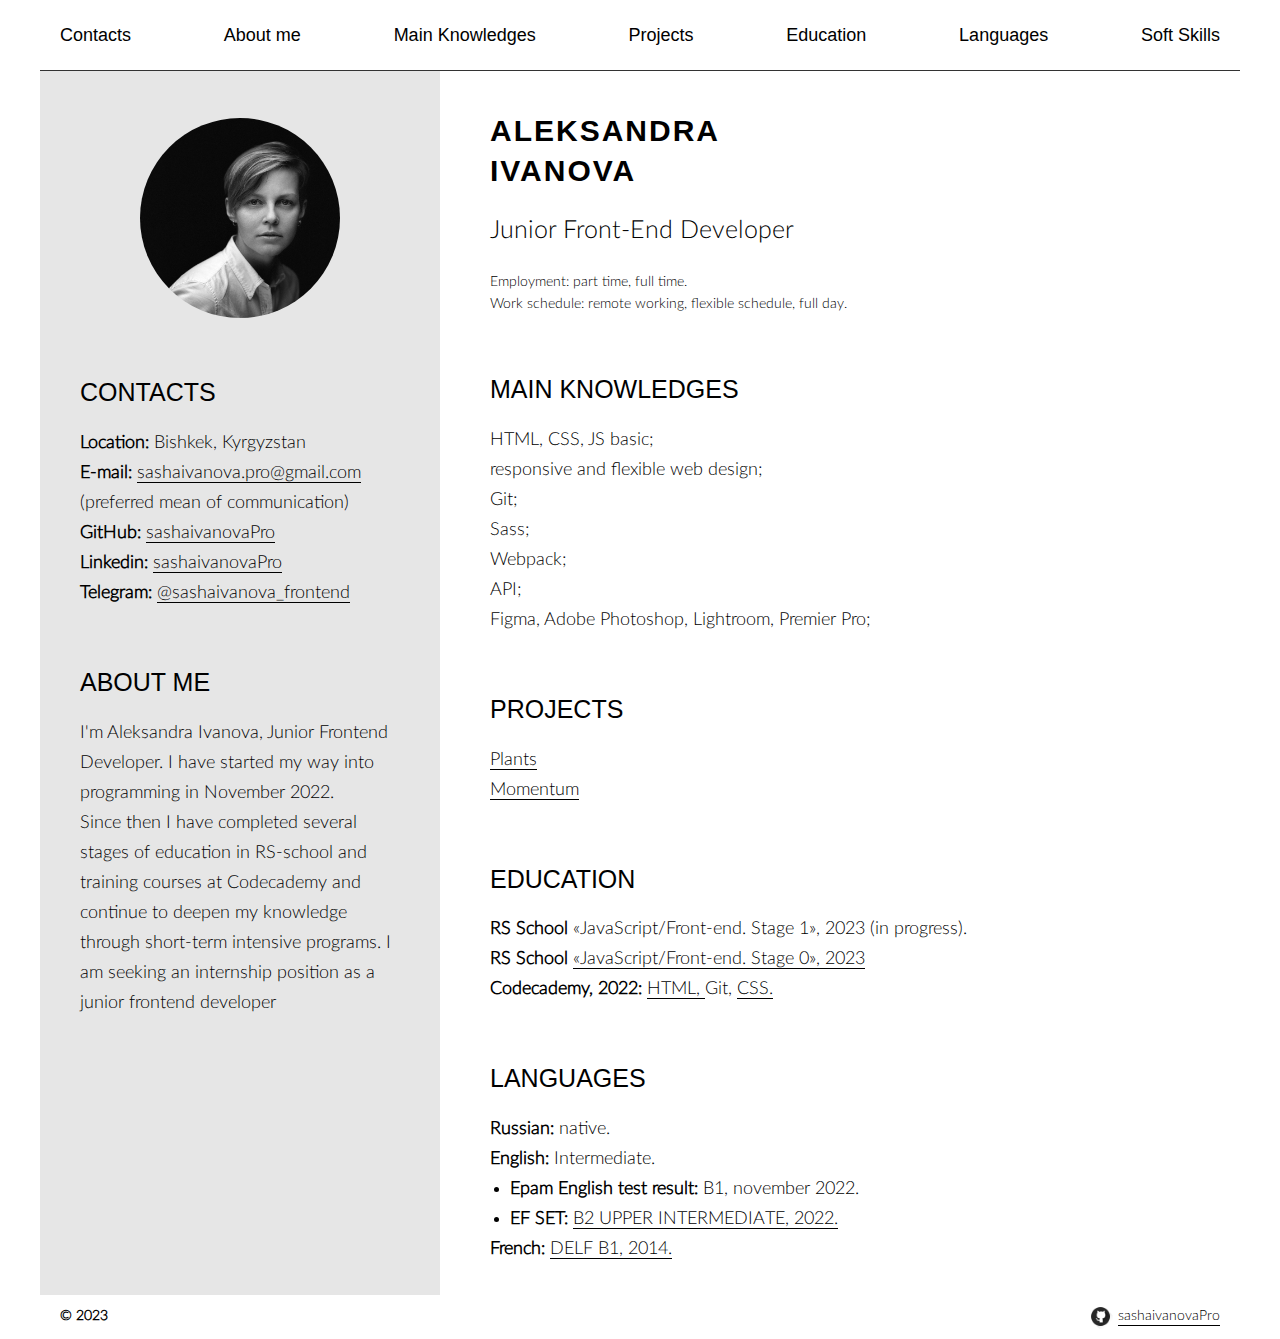
==== index.html @ 6669e869 "feat: remastering HTML, add styles" ====
<!DOCTYPE html>
<html lang="en">
  <head>
    <meta charset="UTF-8" />
    <meta http-equiv="X-UA-Compatible" content="IE=edge" />
    <meta name="viewport" content="width=device-width, initial-scale=1.0" />
    <meta name="description" content="CV" />
    <meta name="keywords" content="junior, front-end, developer" />
    <meta name="author" content="Aleksandra Ivanova" />
    <link href="style.css" rel="stylesheet" />
    <link
      rel="icon"
      class="favicon"
      href="assets/image/icons8-земной-шар-80.ico"
    />
    <title>My RS school CV</title>
  </head>
  <body class="body">
    <header class="header">
      <div class="wrapper">
        <nav class="menu">
          <ul class="menu__list">
            <li><a class="menu__list--item" href="#contacts">Contacts</a></li>
            <li><a class="menu__list--item" href="#about">About me</a></li>
            <li><a class="menu__list--item" href="#skills">Main Knowledges</a></li>
            <li><a class="menu__list--item" href="#projects">Projects</a></li>
            <li><a class="menu__list--item" href="#edu">Education</a></li>         
            <li><a class="menu__list--item" href="#lang">Languages</a></li>
            <li><a class="menu__list--item" href="#soft">Soft Skills</a></li>
          </ul>
        </nav>
      </div>      
    </header>
    <main class="main">
      <div class="wrapper">
        <div class="flexbox">
          <section class="left-side">
            <div class="avatar">
              <img
            src="./img/Aleksandra Ivanova.jpg"
            alt="Sasha Ivanova"
            class="avatar__image"
            />
            </div>
            <div class="contacts section" id="contacts">
              <h2 class="contacts__title additional__title">Contacts</h2>
              <ul class="contacts_list">
                <li class="contacts__list--item"><span class="bold">Location:</span> Bishkek, Kyrgyzstan</li>
                <!-- <li>Phone: +998 996 78 58 68</li> -->
                <li class="contacts__list--item"><span class="bold">E-mail: </span><a href="mailto:sashaivanova.pro@gmail.com"> sashaivanova.pro@gmail.com </a>                  
                  (preferred mean of
                  communication)</li>
                <li class="contacts__list--item"><span class="bold">GitHub: </span><a href="https://github.com/sashaivanovaPro" target="_blank">sashaivanovaPro</a></li>
                <li class="contacts__list--item"><span class="bold">Linkedin: </span><a href="https://www.linkedin.com/in/sashaivanovapro/" target="_blank">sashaivanovaPro </a>                  
                </li>
                <li class="contacts__list--item"><span class="bold">Telegram: </span><a href="https://t.me/sashaivanova_frontend" target="_blank">@sashaivanova_frontend</a>                  
                </li>
              </ul>
            </div>
            <div class="motivation section" id="about">
              <h2 class="motivation__title additional__title">About me</h2>
              <p class="motivation__text">
                I'm Aleksandra Ivanova, Junior Frontend Developer.
                I have started my way into programming in November 2022.<br> Since then I have completed several stages of education in RS-school and training courses at Codecademy and continue to deepen my knowledge through short-term intensive programs. I am seeking an internship position as a junior frontend developer 
              </p>
            </div> 
          </section>
          <section class="right-side">
            <div class="maininfo">
              <h1 class="maininfo__name">Aleksandra Ivanova</h1>
              <p class="vacancy">Junior Front-End Developer</p>
              <ul class="work">
                <li class="work__conditions">Employment: part time, full time.</li>
                <li class="work__conditions">Work schedule: remote working, flexible schedule, full day.</li>
              </ul>          
            </div>
            <div class="skills section"id="skills">
              <h2 class="skills__title additional__title">Main Knowledges</h2>
              <ul class="skills__list">
                <li class="skills__list--item">HTML, CSS, JS basic;</li>
                <li class="skills__list--item">responsive and flexible web design;</li>
                <li class="skills__list--item">Git;</li>
                <li class="skills__list--item">Sass;</li>
                <li class="skills__list--item">Webpack;</li>
                <li class="skills__list--item">API;</li>
                <li class="skills__list--item">Figma, Adobe Photoshop, Lightroom, Premier Pro;</li>
              </ul>
            </div>
            <div class="projects section" id="projects">
              <h2 class="projects__title additional__title">Projects</h2>
              <ul class="projects__list">
                <li>
                  <a
                    class="projects__list--item"
                    href="https://rolling-scopes-school.github.io/sashaivanovapro-JSFEPRESCHOOL2022Q4/plants/"
                    target="_blank"
                  >
                    Plants
                  </a>
                </li>
                <li>
                  <a
                    class="projects__list--item"
                    href="https://rolling-scopes-school.github.io/sashaivanovapro-JSFEPRESCHOOL2022Q4/momentum/"
                    target="_blank"
                  >
                    Momentum
                  </a>
                </li>
              </ul>
            </div>
            <div class="education section" id="edu">
              <h2 class="education__title additional__title">Education</h2>
              <ul class="education__list">
                <li>
                  <span class="bold">RS School </span> «JavaScript/Front-end. Stage 1», 2023 (in progress). 
                </li>
                <li>
                  <span class="bold">RS School </span> <a href="https://drive.google.com/file/d/1ZRelM6z8ZRbNunmKGkNIQZ4tFI-uW52y/view?usp=sharing" target="_blank">«JavaScript/Front-end. Stage 0», 2023</a> 
                </li>
                <li>
                  <span class="bold">Codecademy, 2022: </span> <a href="https://drive.google.com/file/d/1JQ2rEgCqlXh5LRqVzK-IcQmG8BTsvACr/view?usp=sharing" target="_blank"> HTML, </a>Git, <a href="https://drive.google.com/file/d/1NYlLOTP0p37p8NtyrIapCNVBU2-5tvei/view?usp=sharing" target="_blank"> CSS.</a> </li>
              </ul>
            </div>
            <div class="language section" id="lang">
              <h2 class="language__title additional__title">Languages</h2>
                <ul class="language__list">
                  <li><span class="bold">Russian: </span>native.</li>
                  <li><span class="bold">English: </span>Intermediate.<ul class="language__list--sub">
                    <li><span class="bold">Epam English test result: </span> B1, november 2022.</li>
                    <li><span class="bold">EF SET: </span><a href="https://efset.org/cert/wavEMQ" target="_blank">B2 UPPER INTERMEDIATE, 2022.</a></li>
                  </ul> 
                </li>
                  
                  <li><span class="bold">French: </span><a href="https://drive.google.com/file/d/11N8Qice0LC99ANr0JYDoOEGJtbnDtZFy/view?usp=sharing" target="_blank">DELF B1, 2014.</a></li>
                </ul>
            </div>   
          </section>

          
        </div>        
      </div>     
    </main>
    <footer class="footer">
      <div class="wrapper">        
          <div class="footer__links">
            <h3 class="footer__links--copyright">&#169; 2023</h3>
            <div class="footer__links--wrapper">
              <img class="git" src="./img/GitHub.png" alt="GitHub" />
              <a
                class="footer__links--git"
                href="https://github.com/sashaivanovaPro"
                target="_blank"
              >
                sashaivanovaPro
              </a>
            </div>
          </div>        
      </div>      
    </footer>
  </body>
</html>
---- style.css ----
@font-face {
  font-family: "Lato";
  src: url("./fonts/Lato-Light.woff2") format("woff2");
}

@font-face {
  font-family: "Lato-bold";
  src: url("./fonts/Lato-Bold.woff2") format("woff2");
}

@font-face {
  font-family: "Lato-medium";
  src: url("./fonts/Lato-Medium.woff2") format("woff2");
}

@font-face {
  font-family: "Monserrat";
  src: url("./fonts/Montserrat-VF.woff2") format("woff2-variations");
  font-weight: 100 900;
  font-display: swap;
}

html {
  box-sizing: border-box;
  scroll-behavior: smooth;
  font-size: 62.5%;
  width: 100vw;
  min-height: 100vh;
  /* overflow: hidden; */
}

*,
*::after,
*::before {
  box-sizing: inherit;
}

body {
  font-family: "Lato", Verdana, sans-serif;
  color: black;
}

p,
li {
  font-size: 1.8rem;
  font-size: 1.8rem;
  line-height: 3rem;
}

ul {
  padding: 0;
  list-style-type: none;
}

.body {
  max-width: 1440px;
  margin: 0 auto;
  padding: 0;
  width: 100vw;
  height: 100vh;
  display: flex;
  flex-direction: column;
  justify-content: space-between;
}

.wrapper {
  max-width: 120rem;
  margin: 0 auto;
}

.header {
  font-family: "Montserrat", sans-serif;
  font-weight: 500;
  font-size: 1.2rem;
  padding: 2rem 0;
  /* border-bottom: 1px solid hsl(0, 0%, 20%); */
}

.menu {
  width: 100%;
}

.main .wrapper::before {
  content: " ";
  display: block;
  width: 100%;
  background-color: hsl(0, 0%, 20%);
  height: 1px;
}

.menu__list {
  display: flex;
  justify-content: space-between;
  list-style-type: none;
  margin: 0;
  padding: 0 2rem;
}

.menu__list--item {
  cursor: pointer;
  color: black;
}

.menu__list--item{
  border-bottom: 0px;
}

.menu__list--item:hover {
  font-weight: 600;
}

.main {
  flex: 1;
}

.main .wrapper {
  height: 100%;
}

.flexbox {
  display: flex;
  flex-wrap: wrap;
  height: 100%;
}

.left-side {
  background: hsl(0, 0%, 90%);
  margin: 0;
  padding: 4rem;
  width: 40rem;
}

.avatar__image {
  display: block;
  margin: 0 auto;
  height: 20rem;
  width: auto;
  border-radius: 50%;
  margin-top: 0.7rem;
}

.right-side {
  flex: 1;
  margin: 0 auto;
  padding: 2rem 2rem 2rem 5rem;
}

/* Contacts block styles */

.section {
  margin-top: 6rem;
}

.additional__title {
  font-size: 2.5rem;
  font-family: "Montserrat", sans-serif;
  font-weight: 500;
  text-transform: uppercase;
}

a {
  color: black;
  text-decoration: none;
  border-bottom: 1px solid black;
  cursor: pointer;
}

.bold {
  font-weight: bold;
}

/* About me block styles */

.motivation {
  margin-top: 6rem;
}

/* Name block styles */

.maininfo__name {
  font-family: "Montserrat", sans-serif;
  font-weight: 700;
  text-transform: uppercase;
  letter-spacing: 0.2rem;
  width: min-content;
  font-size: 3rem;
  line-height: 4rem;
}

.vacancy {
  font-size: 2.5rem;
  line-height: 3rem;
}

.work__conditions {
  font-size: 1.4rem;
  line-height: 2.2rem;
}

.language__list--sub{
  list-style-type: disc;
  margin-left: 2rem;
}

/* Footer styles*/

.footer{
  padding: 1rem 0;
  font-size: 1.4rem;
}

.footer__links{
  display:flex;
  flex-wrap: wrap;
  justify-content: space-between;
  align-items: center;
  padding: 0 2rem;
}

.footer__links--copyright{
  margin: 0;
  font-size: 1.4rem;
}

.footer__links--wrapper{
  display:flex;
  flex-wrap: wrap;
  justify-content: space-between;
  gap: 0.5rem;
  align-items: center;
}

.git{
  height: 2.5rem;
  width: auto;
}
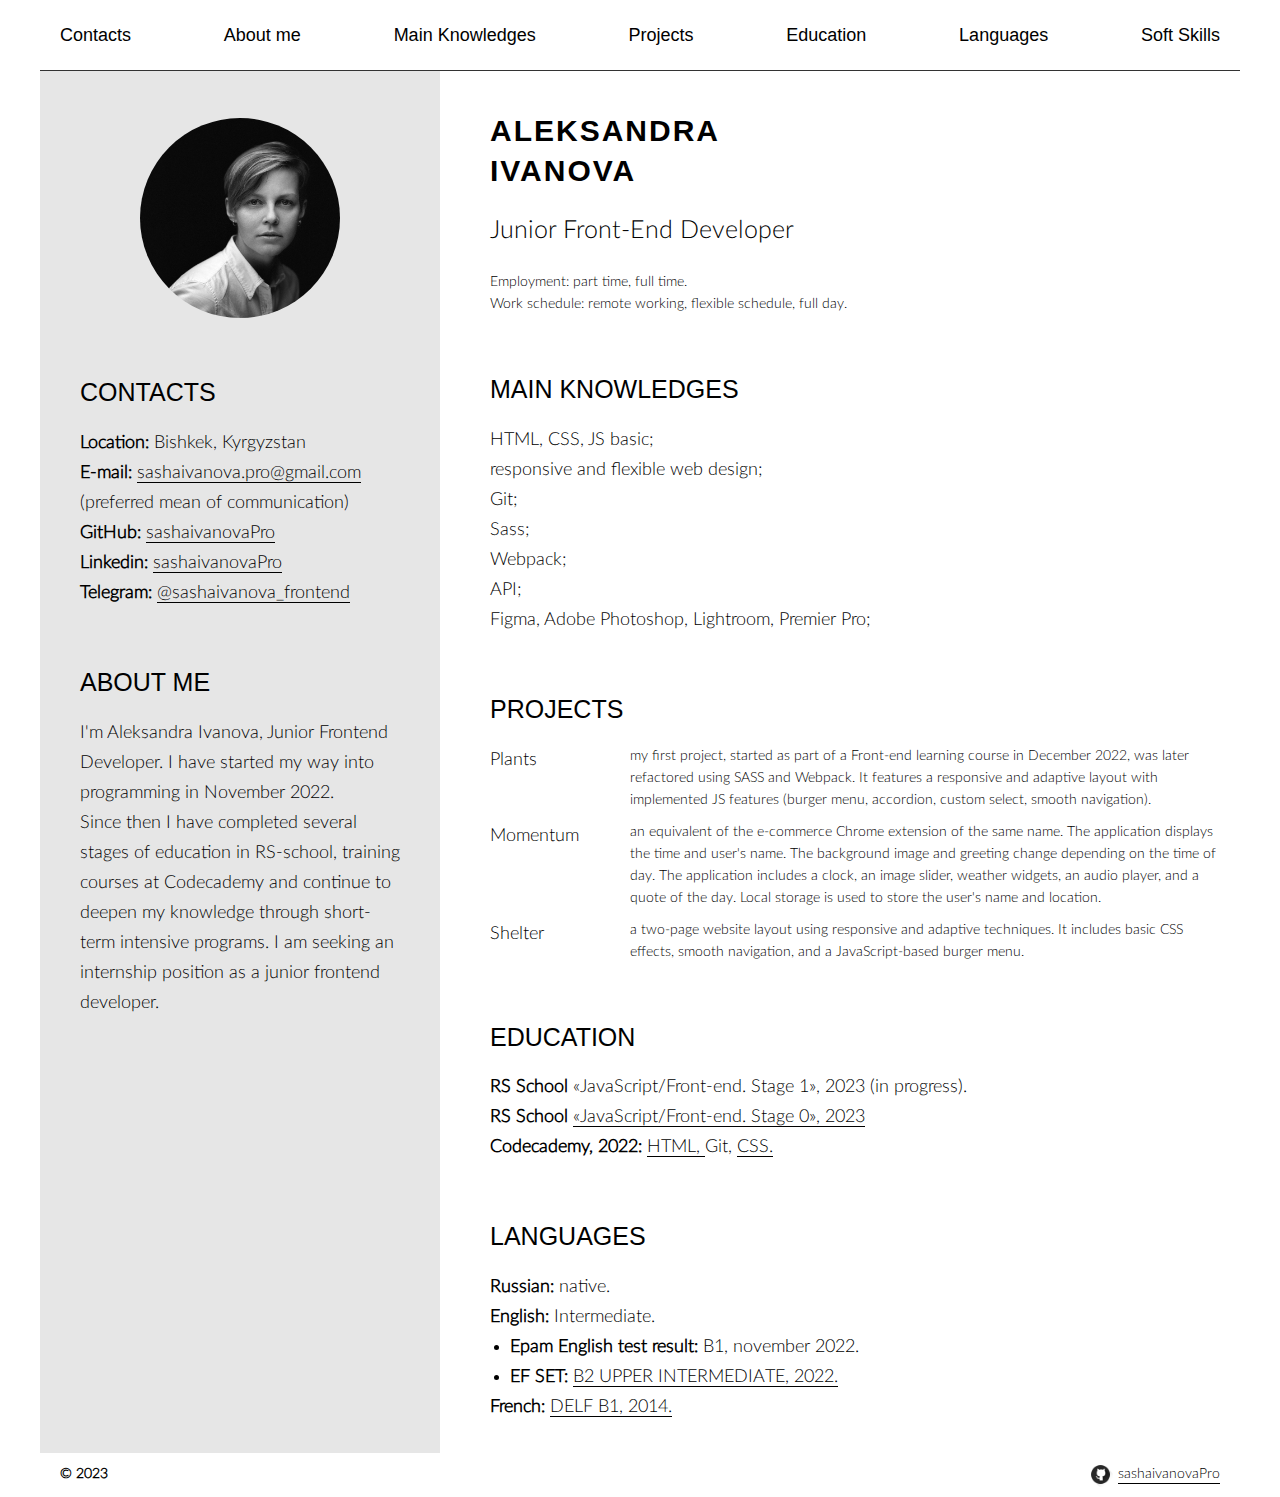
==== commit 98f98719: "feat:add projects description" ====
--- a/index.html
+++ b/index.html
@@ -61,7 +61,7 @@
               <h2 class="motivation__title additional__title">About me</h2>
               <p class="motivation__text">
                 I'm Aleksandra Ivanova, Junior Frontend Developer.
-                I have started my way into programming in November 2022.<br> Since then I have completed several stages of education in RS-school and training courses at Codecademy and continue to deepen my knowledge through short-term intensive programs. I am seeking an internship position as a junior frontend developer 
+                I have started my way into programming in November 2022.<br> Since then I have completed several stages of education in RS-school, training courses at Codecademy and continue to deepen my knowledge through short-term intensive programs. I am seeking an internship position as a junior frontend developer.
               </p>
             </div> 
           </section>
@@ -89,23 +89,35 @@
             <div class="projects section" id="projects">
               <h2 class="projects__title additional__title">Projects</h2>
               <ul class="projects__list">
-                <li>
+                <li class="projects__list--item">
                   <a
-                    class="projects__list--item"
+                    class="projects__list--item-link"
                     href="https://rolling-scopes-school.github.io/sashaivanovapro-JSFEPRESCHOOL2022Q4/plants/"
                     target="_blank"
                   >
                     Plants
                   </a>
+                  <p class="projects__description"> my first project, started as part of a Front-end learning course in December 2022, was later refactored using SASS and Webpack. It features a responsive and adaptive layout with implemented JS features (burger menu, accordion, custom select, smooth navigation).</p>
                 </li>
-                <li>
+                <li class="projects__list--item">
                   <a
-                    class="projects__list--item"
+                    class="projects__list--item-link"
                     href="https://rolling-scopes-school.github.io/sashaivanovapro-JSFEPRESCHOOL2022Q4/momentum/"
                     target="_blank"
                   >
                     Momentum
                   </a>
+                  <p class="projects__description">an equivalent of the e-commerce Chrome extension of the same name. The application displays the time and user's name. The background image and greeting change depending on the time of day. The application includes a clock, an image slider, weather widgets, an audio player, and a quote of the day. Local storage is used to store the user's name and location.</p>
+                </li>
+                <li class="projects__list--item">
+                  <a
+                    class="projects__list--item-link"
+                    href="https://rolling-scopes-school.github.io/sashaivanovapro-JSFE2023Q1/shelter"
+                    target="_blank"
+                  >
+                    Shelter
+                  </a>
+                  <p class="projects__description"> a two-page website layout using responsive and adaptive techniques. It includes basic CSS effects, smooth navigation, and a JavaScript-based burger menu.</p>
                 </li>
               </ul>
             </div>
--- a/style.css
+++ b/style.css
@@ -202,6 +202,29 @@
   margin-left: 2rem;
 }
 
+/* Projects style  */
+
+.projects__description{
+  font-size: 1.4rem;
+  line-height: 2.2rem;
+  margin: 0;
+}
+
+.projects__list--item{
+  display: flex;
+  gap: 4rem;
+  margin-bottom: 1rem;
+}
+
+.projects__list--item-link{
+  min-width: 10rem;
+  border-bottom: 0;
+}
+
+.projects__list--item-link:hover{
+  font-weight: bold;
+}
+
 /* Footer styles*/
 
 .footer{
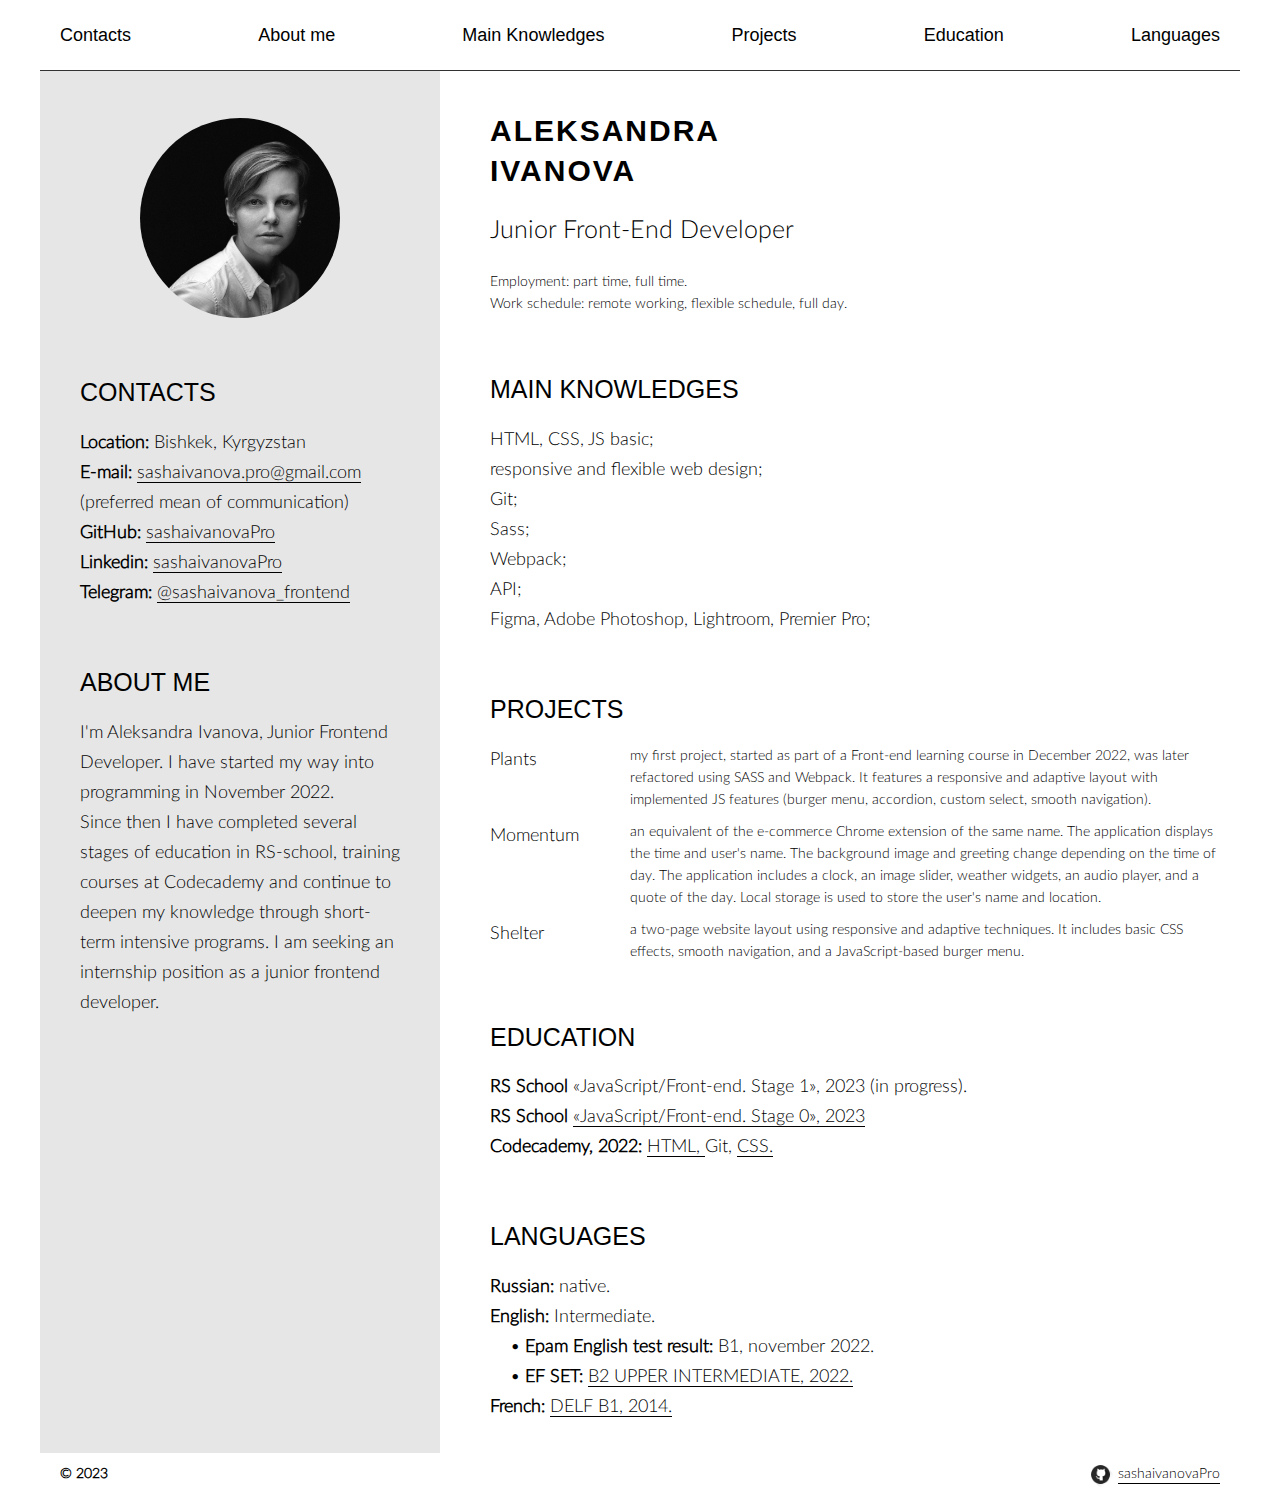
==== commit bd17d8e1: "feat: tablet version styles" ====
--- a/index.html
+++ b/index.html
@@ -26,7 +26,7 @@
             <li><a class="menu__list--item" href="#projects">Projects</a></li>
             <li><a class="menu__list--item" href="#edu">Education</a></li>         
             <li><a class="menu__list--item" href="#lang">Languages</a></li>
-            <li><a class="menu__list--item" href="#soft">Soft Skills</a></li>
+            <!-- <li><a class="menu__list--item" href="#soft">Soft Skills</a></li> -->
           </ul>
         </nav>
       </div>      
--- a/style.css
+++ b/style.css
@@ -19,6 +19,8 @@
   font-weight: 100 900;
   font-display: swap;
 }
+
+/* Basic settings  */
 
 html {
   box-sizing: border-box;
@@ -26,7 +28,6 @@
   font-size: 62.5%;
   width: 100vw;
   min-height: 100vh;
-  /* overflow: hidden; */
 }
 
 *,
@@ -50,6 +51,17 @@
 ul {
   padding: 0;
   list-style-type: none;
+}
+
+a {
+  color: black;
+  text-decoration: none;
+  border-bottom: 1px solid black;
+  cursor: pointer;
+}
+
+.bold {
+  font-weight: bold;
 }
 
 .body {
@@ -68,6 +80,8 @@
   margin: 0 auto;
 }
 
+/* Header styles  */
+
 .header {
   font-family: "Montserrat", sans-serif;
   font-weight: 500;
@@ -101,13 +115,15 @@
   color: black;
 }
 
-.menu__list--item{
+.menu__list--item {
   border-bottom: 0px;
 }
 
 .menu__list--item:hover {
   font-weight: 600;
 }
+
+/* Main sections  */
 
 .main {
   flex: 1;
@@ -156,17 +172,6 @@
   font-family: "Montserrat", sans-serif;
   font-weight: 500;
   text-transform: uppercase;
-}
-
-a {
-  color: black;
-  text-decoration: none;
-  border-bottom: 1px solid black;
-  cursor: pointer;
-}
-
-.bold {
-  font-weight: bold;
 }
 
 /* About me block styles */
@@ -197,66 +202,122 @@
   line-height: 2.2rem;
 }
 
-.language__list--sub{
-  list-style-type: disc;
-  margin-left: 2rem;
-}
-
 /* Projects style  */
 
-.projects__description{
+.projects__description {
   font-size: 1.4rem;
   line-height: 2.2rem;
   margin: 0;
 }
 
-.projects__list--item{
+.projects__list--item {
   display: flex;
   gap: 4rem;
   margin-bottom: 1rem;
 }
 
-.projects__list--item-link{
+.projects__list--item-link {
   min-width: 10rem;
   border-bottom: 0;
 }
 
-.projects__list--item-link:hover{
+.projects__list--item-link:hover,
+.projects__list--item-link:focus {
   font-weight: bold;
 }
 
+/* Language style  */
+
+.language__list--sub {
+  list-style-type: none;
+  margin-left: 2rem;
+}
+
+.language__list--sub li::before {
+  content: "• ";
+}
+
 /* Footer styles*/
 
-.footer{
+.footer {
   padding: 1rem 0;
   font-size: 1.4rem;
 }
 
-.footer__links{
-  display:flex;
+.footer__links {
+  display: flex;
   flex-wrap: wrap;
   justify-content: space-between;
   align-items: center;
   padding: 0 2rem;
 }
 
-.footer__links--copyright{
+.footer__links--copyright {
   margin: 0;
   font-size: 1.4rem;
 }
 
-.footer__links--wrapper{
-  display:flex;
+.footer__links--wrapper {
+  display: flex;
   flex-wrap: wrap;
   justify-content: space-between;
   gap: 0.5rem;
   align-items: center;
 }
 
-.git{
+.git {
   height: 2.5rem;
   width: auto;
 }
 
-
-
+/* Media  */
+
+@media screen and (max-width: 768.98px) {
+  p,
+  li {
+    font-size: 1.4rem;
+    line-height: 2.5rem;
+  }
+
+  .additional__title{
+    font-size: 2rem;
+  }
+
+  .section{
+    margin-top: 4.5rem;
+  }
+
+  .menu__list--item {
+    font-size: 1.4rem;
+  }
+
+  .left-side {
+    display: flex;
+    flex-wrap: wrap;
+    flex-direction: column;
+    max-width: 40%;
+    padding: 3rem;
+  }
+
+  .right-side {
+    padding-left: 3rem;
+  }
+
+  .maininfo__name{
+    font-size: 2.5rem;
+    line-height: 4rem;
+    letter-spacing: 0.1rem;
+  }
+
+  .vacancy{
+    font-size: 2.2rem;
+  }
+
+  .projects__list--item-link {
+    min-width: 7rem;
+  }
+
+  .footer, .footer__links--copyright{
+    font-size: 1.2rem;
+  }
+}
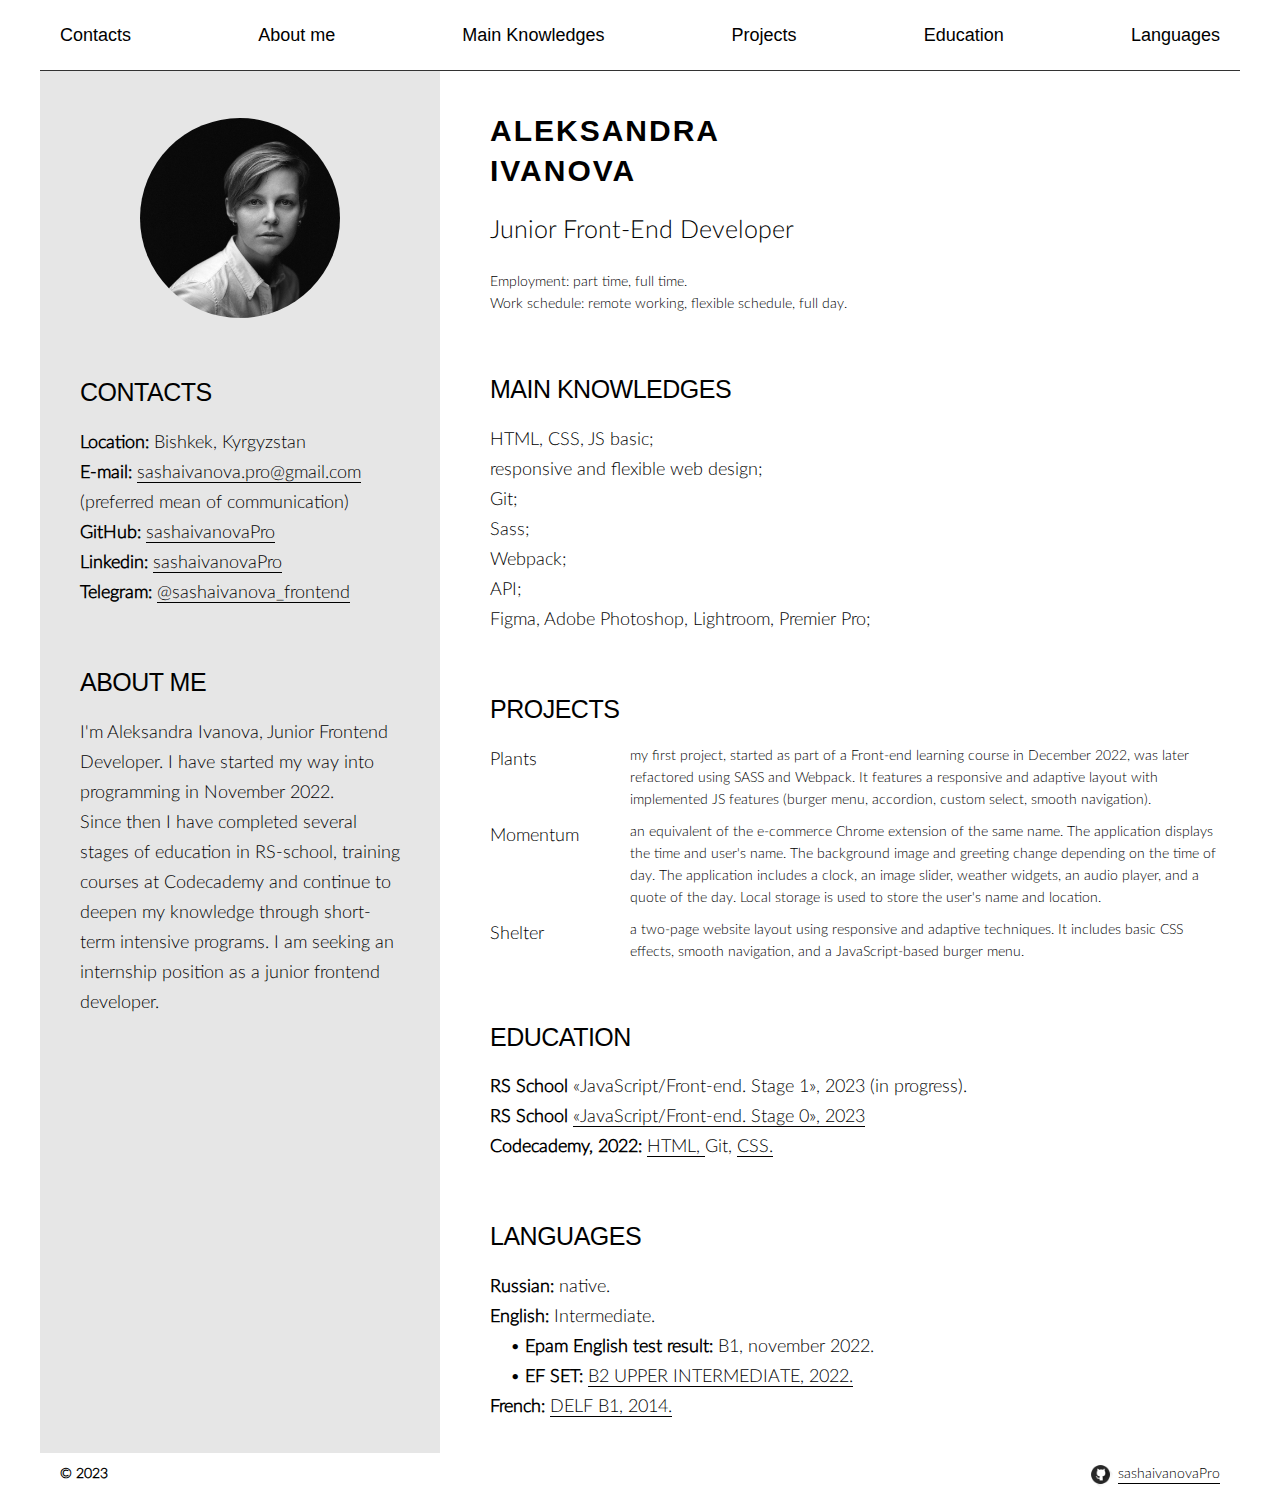
==== commit 4ce8241f: "fix: delete additional html" ====
--- a/index.html
+++ b/index.html
@@ -22,14 +22,16 @@
           <ul class="menu__list">
             <li><a class="menu__list--item" href="#contacts">Contacts</a></li>
             <li><a class="menu__list--item" href="#about">About me</a></li>
-            <li><a class="menu__list--item" href="#skills">Main Knowledges</a></li>
+            <li>
+              <a class="menu__list--item" href="#skills">Main Knowledges</a>
+            </li>
             <li><a class="menu__list--item" href="#projects">Projects</a></li>
-            <li><a class="menu__list--item" href="#edu">Education</a></li>         
+            <li><a class="menu__list--item" href="#edu">Education</a></li>
             <li><a class="menu__list--item" href="#lang">Languages</a></li>
             <!-- <li><a class="menu__list--item" href="#soft">Soft Skills</a></li> -->
           </ul>
         </nav>
-      </div>      
+      </div>
     </header>
     <main class="main">
       <div class="wrapper">
@@ -37,53 +39,86 @@
           <section class="left-side">
             <div class="avatar">
               <img
-            src="./img/Aleksandra Ivanova.jpg"
-            alt="Sasha Ivanova"
-            class="avatar__image"
-            />
+                src="./img/Aleksandra Ivanova.jpg"
+                alt="Sasha Ivanova"
+                class="avatar__image"
+              />
             </div>
             <div class="contacts section" id="contacts">
               <h2 class="contacts__title additional__title">Contacts</h2>
               <ul class="contacts_list">
-                <li class="contacts__list--item"><span class="bold">Location:</span> Bishkek, Kyrgyzstan</li>
+                <li class="contacts__list--item">
+                  <span class="bold">Location:</span> Bishkek, Kyrgyzstan
+                </li>
                 <!-- <li>Phone: +998 996 78 58 68</li> -->
-                <li class="contacts__list--item"><span class="bold">E-mail: </span><a href="mailto:sashaivanova.pro@gmail.com"> sashaivanova.pro@gmail.com </a>                  
-                  (preferred mean of
-                  communication)</li>
-                <li class="contacts__list--item"><span class="bold">GitHub: </span><a href="https://github.com/sashaivanovaPro" target="_blank">sashaivanovaPro</a></li>
-                <li class="contacts__list--item"><span class="bold">Linkedin: </span><a href="https://www.linkedin.com/in/sashaivanovapro/" target="_blank">sashaivanovaPro </a>                  
-                </li>
-                <li class="contacts__list--item"><span class="bold">Telegram: </span><a href="https://t.me/sashaivanova_frontend" target="_blank">@sashaivanova_frontend</a>                  
+                <li class="contacts__list--item">
+                  <span class="bold">E-mail: </span
+                  ><a href="mailto:sashaivanova.pro@gmail.com">
+                    sashaivanova.pro@gmail.com
+                  </a>
+                  (preferred mean of communication)
+                </li>
+                <li class="contacts__list--item">
+                  <span class="bold">GitHub: </span
+                  ><a href="https://github.com/sashaivanovaPro" target="_blank"
+                    >sashaivanovaPro</a
+                  >
+                </li>
+                <li class="contacts__list--item">
+                  <span class="bold">Linkedin: </span
+                  ><a
+                    href="https://www.linkedin.com/in/sashaivanovapro/"
+                    target="_blank"
+                    >sashaivanovaPro
+                  </a>
+                </li>
+                <li class="contacts__list--item">
+                  <span class="bold">Telegram: </span
+                  ><a href="https://t.me/sashaivanova_frontend" target="_blank"
+                    >@sashaivanova_frontend</a
+                  >
                 </li>
               </ul>
             </div>
             <div class="motivation section" id="about">
               <h2 class="motivation__title additional__title">About me</h2>
               <p class="motivation__text">
-                I'm Aleksandra Ivanova, Junior Frontend Developer.
-                I have started my way into programming in November 2022.<br> Since then I have completed several stages of education in RS-school, training courses at Codecademy and continue to deepen my knowledge through short-term intensive programs. I am seeking an internship position as a junior frontend developer.
+                I'm Aleksandra Ivanova, Junior Frontend Developer. I have
+                started my way into programming in November 2022.<br />
+                Since then I have completed several stages of education in
+                RS-school, training courses at Codecademy and continue to deepen
+                my knowledge through short-term intensive programs. I am seeking
+                an internship position as a junior frontend developer.
               </p>
-            </div> 
+            </div>
           </section>
           <section class="right-side">
             <div class="maininfo">
               <h1 class="maininfo__name">Aleksandra Ivanova</h1>
               <p class="vacancy">Junior Front-End Developer</p>
               <ul class="work">
-                <li class="work__conditions">Employment: part time, full time.</li>
-                <li class="work__conditions">Work schedule: remote working, flexible schedule, full day.</li>
-              </ul>          
-            </div>
-            <div class="skills section"id="skills">
+                <li class="work__conditions">
+                  Employment: part time, full time.
+                </li>
+                <li class="work__conditions">
+                  Work schedule: remote working, flexible schedule, full day.
+                </li>
+              </ul>
+            </div>
+            <div class="skills section" id="skills">
               <h2 class="skills__title additional__title">Main Knowledges</h2>
               <ul class="skills__list">
                 <li class="skills__list--item">HTML, CSS, JS basic;</li>
-                <li class="skills__list--item">responsive and flexible web design;</li>
+                <li class="skills__list--item">
+                  responsive and flexible web design;
+                </li>
                 <li class="skills__list--item">Git;</li>
                 <li class="skills__list--item">Sass;</li>
                 <li class="skills__list--item">Webpack;</li>
                 <li class="skills__list--item">API;</li>
-                <li class="skills__list--item">Figma, Adobe Photoshop, Lightroom, Premier Pro;</li>
+                <li class="skills__list--item">
+                  Figma, Adobe Photoshop, Lightroom, Premier Pro;
+                </li>
               </ul>
             </div>
             <div class="projects section" id="projects">
@@ -97,7 +132,13 @@
                   >
                     Plants
                   </a>
-                  <p class="projects__description"> my first project, started as part of a Front-end learning course in December 2022, was later refactored using SASS and Webpack. It features a responsive and adaptive layout with implemented JS features (burger menu, accordion, custom select, smooth navigation).</p>
+                  <p class="projects__description">
+                    my first project, started as part of a Front-end learning
+                    course in December 2022, was later refactored using SASS and
+                    Webpack. It features a responsive and adaptive layout with
+                    implemented JS features (burger menu, accordion, custom
+                    select, smooth navigation).
+                  </p>
                 </li>
                 <li class="projects__list--item">
                   <a
@@ -107,7 +148,14 @@
                   >
                     Momentum
                   </a>
-                  <p class="projects__description">an equivalent of the e-commerce Chrome extension of the same name. The application displays the time and user's name. The background image and greeting change depending on the time of day. The application includes a clock, an image slider, weather widgets, an audio player, and a quote of the day. Local storage is used to store the user's name and location.</p>
+                  <p class="projects__description">
+                    an equivalent of the e-commerce Chrome extension of the same
+                    name. The application displays the time and user's name. The
+                    background image and greeting change depending on the time
+                    of day. The application includes a clock, an image slider,
+                    weather widgets, an audio player, and a quote of the day.
+                    Local storage is used to store the user's name and location.
+                  </p>
                 </li>
                 <li class="projects__list--item">
                   <a
@@ -117,7 +165,11 @@
                   >
                     Shelter
                   </a>
-                  <p class="projects__description"> a two-page website layout using responsive and adaptive techniques. It includes basic CSS effects, smooth navigation, and a JavaScript-based burger menu.</p>
+                  <p class="projects__description">
+                    a two-page website layout using responsive and adaptive
+                    techniques. It includes basic CSS effects, smooth
+                    navigation, and a JavaScript-based burger menu.
+                  </p>
                 </li>
               </ul>
             </div>
@@ -125,50 +177,84 @@
               <h2 class="education__title additional__title">Education</h2>
               <ul class="education__list">
                 <li>
-                  <span class="bold">RS School </span> «JavaScript/Front-end. Stage 1», 2023 (in progress). 
-                </li>
-                <li>
-                  <span class="bold">RS School </span> <a href="https://drive.google.com/file/d/1ZRelM6z8ZRbNunmKGkNIQZ4tFI-uW52y/view?usp=sharing" target="_blank">«JavaScript/Front-end. Stage 0», 2023</a> 
-                </li>
-                <li>
-                  <span class="bold">Codecademy, 2022: </span> <a href="https://drive.google.com/file/d/1JQ2rEgCqlXh5LRqVzK-IcQmG8BTsvACr/view?usp=sharing" target="_blank"> HTML, </a>Git, <a href="https://drive.google.com/file/d/1NYlLOTP0p37p8NtyrIapCNVBU2-5tvei/view?usp=sharing" target="_blank"> CSS.</a> </li>
+                  <span class="bold">RS School </span> «JavaScript/Front-end.
+                  Stage 1», 2023 (in progress).
+                </li>
+                <li>
+                  <span class="bold">RS School </span>
+                  <a
+                    href="https://drive.google.com/file/d/1ZRelM6z8ZRbNunmKGkNIQZ4tFI-uW52y/view?usp=sharing"
+                    target="_blank"
+                    >«JavaScript/Front-end. Stage 0», 2023</a
+                  >
+                </li>
+                <li>
+                  <span class="bold">Codecademy, 2022: </span>
+                  <a
+                    href="https://drive.google.com/file/d/1JQ2rEgCqlXh5LRqVzK-IcQmG8BTsvACr/view?usp=sharing"
+                    target="_blank"
+                  >
+                    HTML, </a
+                  >Git,
+                  <a
+                    href="https://drive.google.com/file/d/1NYlLOTP0p37p8NtyrIapCNVBU2-5tvei/view?usp=sharing"
+                    target="_blank"
+                  >
+                    CSS.</a
+                  >
+                </li>
               </ul>
             </div>
             <div class="language section" id="lang">
               <h2 class="language__title additional__title">Languages</h2>
-                <ul class="language__list">
-                  <li><span class="bold">Russian: </span>native.</li>
-                  <li><span class="bold">English: </span>Intermediate.<ul class="language__list--sub">
-                    <li><span class="bold">Epam English test result: </span> B1, november 2022.</li>
-                    <li><span class="bold">EF SET: </span><a href="https://efset.org/cert/wavEMQ" target="_blank">B2 UPPER INTERMEDIATE, 2022.</a></li>
-                  </ul> 
-                </li>
-                  
-                  <li><span class="bold">French: </span><a href="https://drive.google.com/file/d/11N8Qice0LC99ANr0JYDoOEGJtbnDtZFy/view?usp=sharing" target="_blank">DELF B1, 2014.</a></li>
-                </ul>
-            </div>   
+              <ul class="language__list">
+                <li><span class="bold">Russian: </span>native.</li>
+                <li>
+                  <span class="bold">English: </span>Intermediate.
+                  <ul class="language__list--sub">
+                    <li>
+                      <span class="bold">Epam English test result: </span> B1,
+                      november 2022.
+                    </li>
+                    <li>
+                      <span class="bold">EF SET: </span
+                      ><a href="https://efset.org/cert/wavEMQ" target="_blank"
+                        >B2 UPPER INTERMEDIATE, 2022.</a
+                      >
+                    </li>
+                  </ul>
+                </li>
+
+                <li>
+                  <span class="bold">French: </span
+                  ><a
+                    href="https://drive.google.com/file/d/11N8Qice0LC99ANr0JYDoOEGJtbnDtZFy/view?usp=sharing"
+                    target="_blank"
+                    >DELF B1, 2014.</a
+                  >
+                </li>
+              </ul>
+            </div>
           </section>
-
-          
-        </div>        
-      </div>     
+        </div>
+      </div>
     </main>
     <footer class="footer">
-      <div class="wrapper">        
-          <div class="footer__links">
-            <h3 class="footer__links--copyright">&#169; 2023</h3>
-            <div class="footer__links--wrapper">
-              <img class="git" src="./img/GitHub.png" alt="GitHub" />
-              <a
-                class="footer__links--git"
-                href="https://github.com/sashaivanovaPro"
-                target="_blank"
-              >
-                sashaivanovaPro
-              </a>
-            </div>
-          </div>        
-      </div>      
+      <div class="wrapper">
+        <div class="footer__links">
+          <h3 class="footer__links--copyright">&#169; 2023</h3>
+          <div class="footer__links--wrapper">
+            <img class="git" src="./img/GitHub.png" alt="GitHub" />
+            <a
+              class="footer__links--git"
+              href="https://github.com/sashaivanovaPro"
+              target="_blank"
+            >
+              sashaivanovaPro
+            </a>
+          </div>
+        </div>
+      </div>
     </footer>
   </body>
 </html>
--- a/style.css
+++ b/style.css
@@ -172,6 +172,7 @@
   font-family: "Montserrat", sans-serif;
   font-weight: 500;
   text-transform: uppercase;
+  letter-spacing: -0.05rem;
 }
 
 /* About me block styles */
@@ -221,8 +222,7 @@
   border-bottom: 0;
 }
 
-.projects__list--item-link:hover,
-.projects__list--item-link:focus {
+.projects__list--item-link:hover {
   font-weight: bold;
 }
 
@@ -279,11 +279,11 @@
     line-height: 2.5rem;
   }
 
-  .additional__title{
+  .additional__title {
     font-size: 2rem;
   }
 
-  .section{
+  .section {
     margin-top: 4.5rem;
   }
 
@@ -303,13 +303,13 @@
     padding-left: 3rem;
   }
 
-  .maininfo__name{
+  .maininfo__name {
     font-size: 2.5rem;
     line-height: 4rem;
     letter-spacing: 0.1rem;
   }
 
-  .vacancy{
+  .vacancy {
     font-size: 2.2rem;
   }
 
@@ -317,7 +317,8 @@
     min-width: 7rem;
   }
 
-  .footer, .footer__links--copyright{
+  .footer,
+  .footer__links--copyright {
     font-size: 1.2rem;
   }
 }
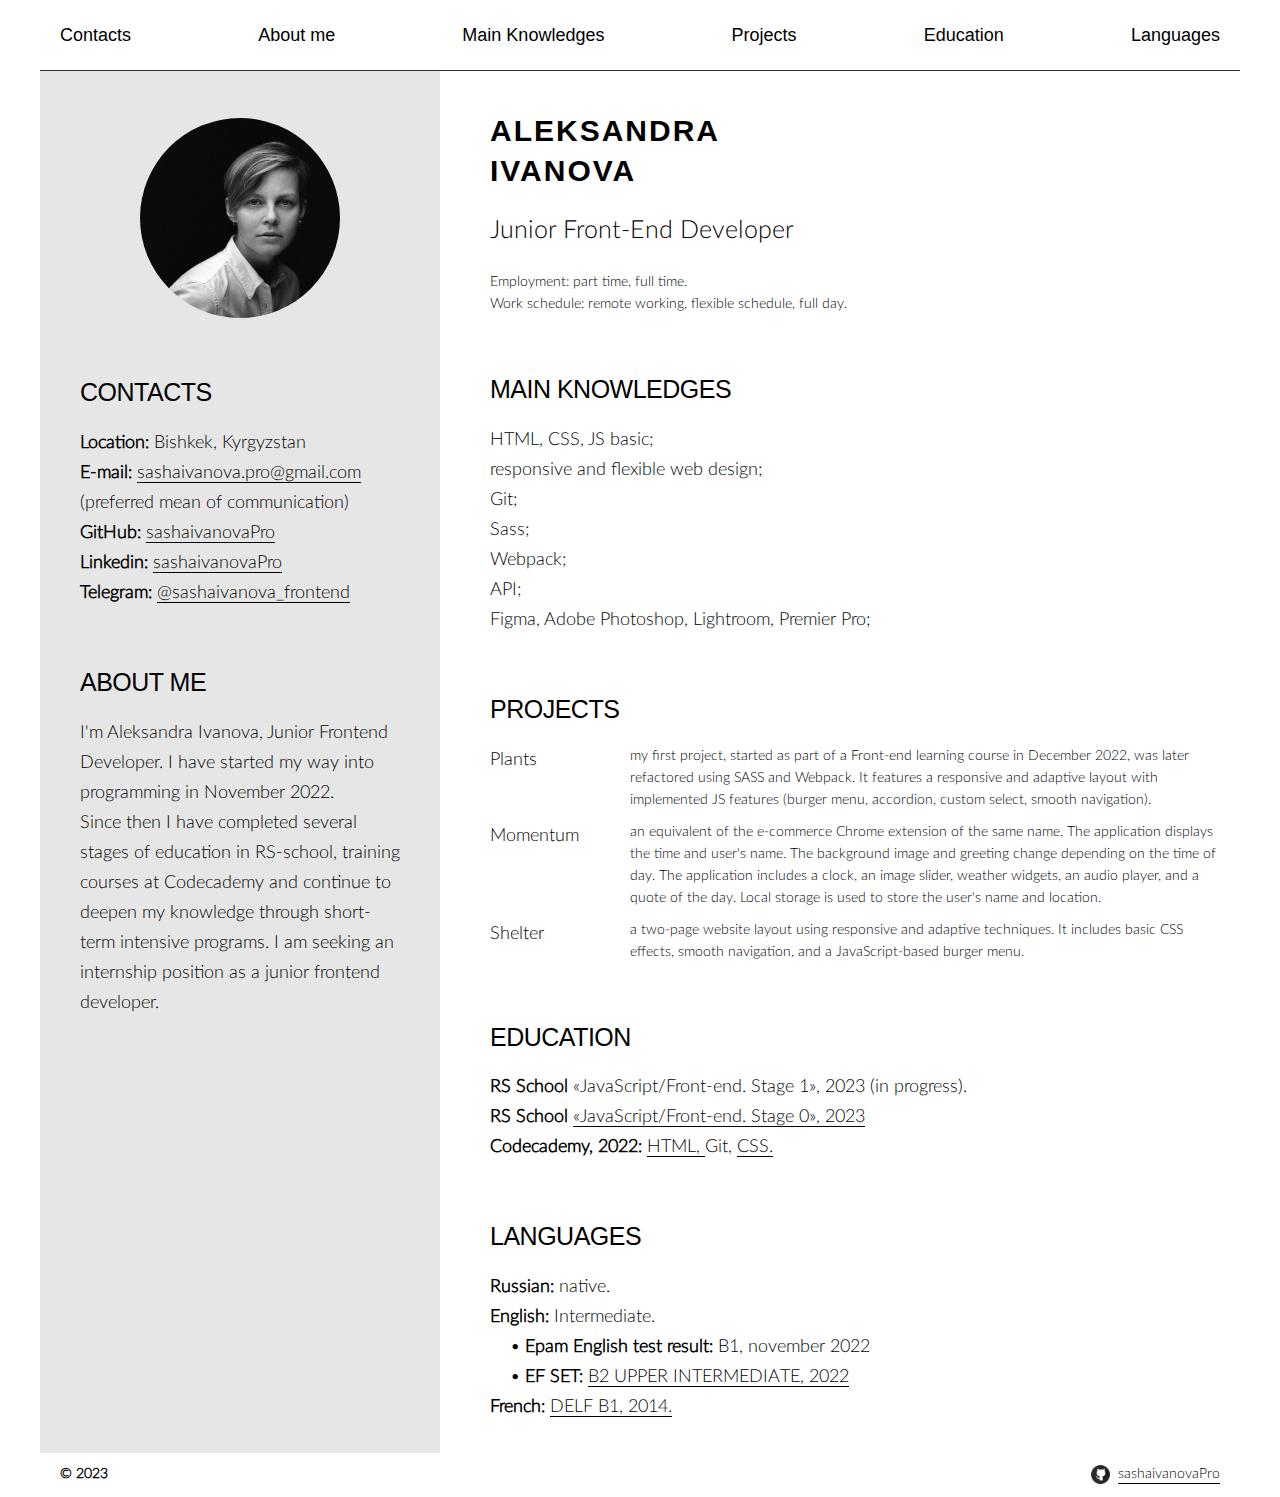
==== commit 596d4613: "fix: orphography correction" ====
--- a/index.html
+++ b/index.html
@@ -214,12 +214,12 @@
                   <ul class="language__list--sub">
                     <li>
                       <span class="bold">Epam English test result: </span> B1,
-                      november 2022.
+                      november 2022
                     </li>
                     <li>
                       <span class="bold">EF SET: </span
                       ><a href="https://efset.org/cert/wavEMQ" target="_blank"
-                        >B2 UPPER INTERMEDIATE, 2022.</a
+                        >B2 UPPER INTERMEDIATE, 2022</a
                       >
                     </li>
                   </ul>
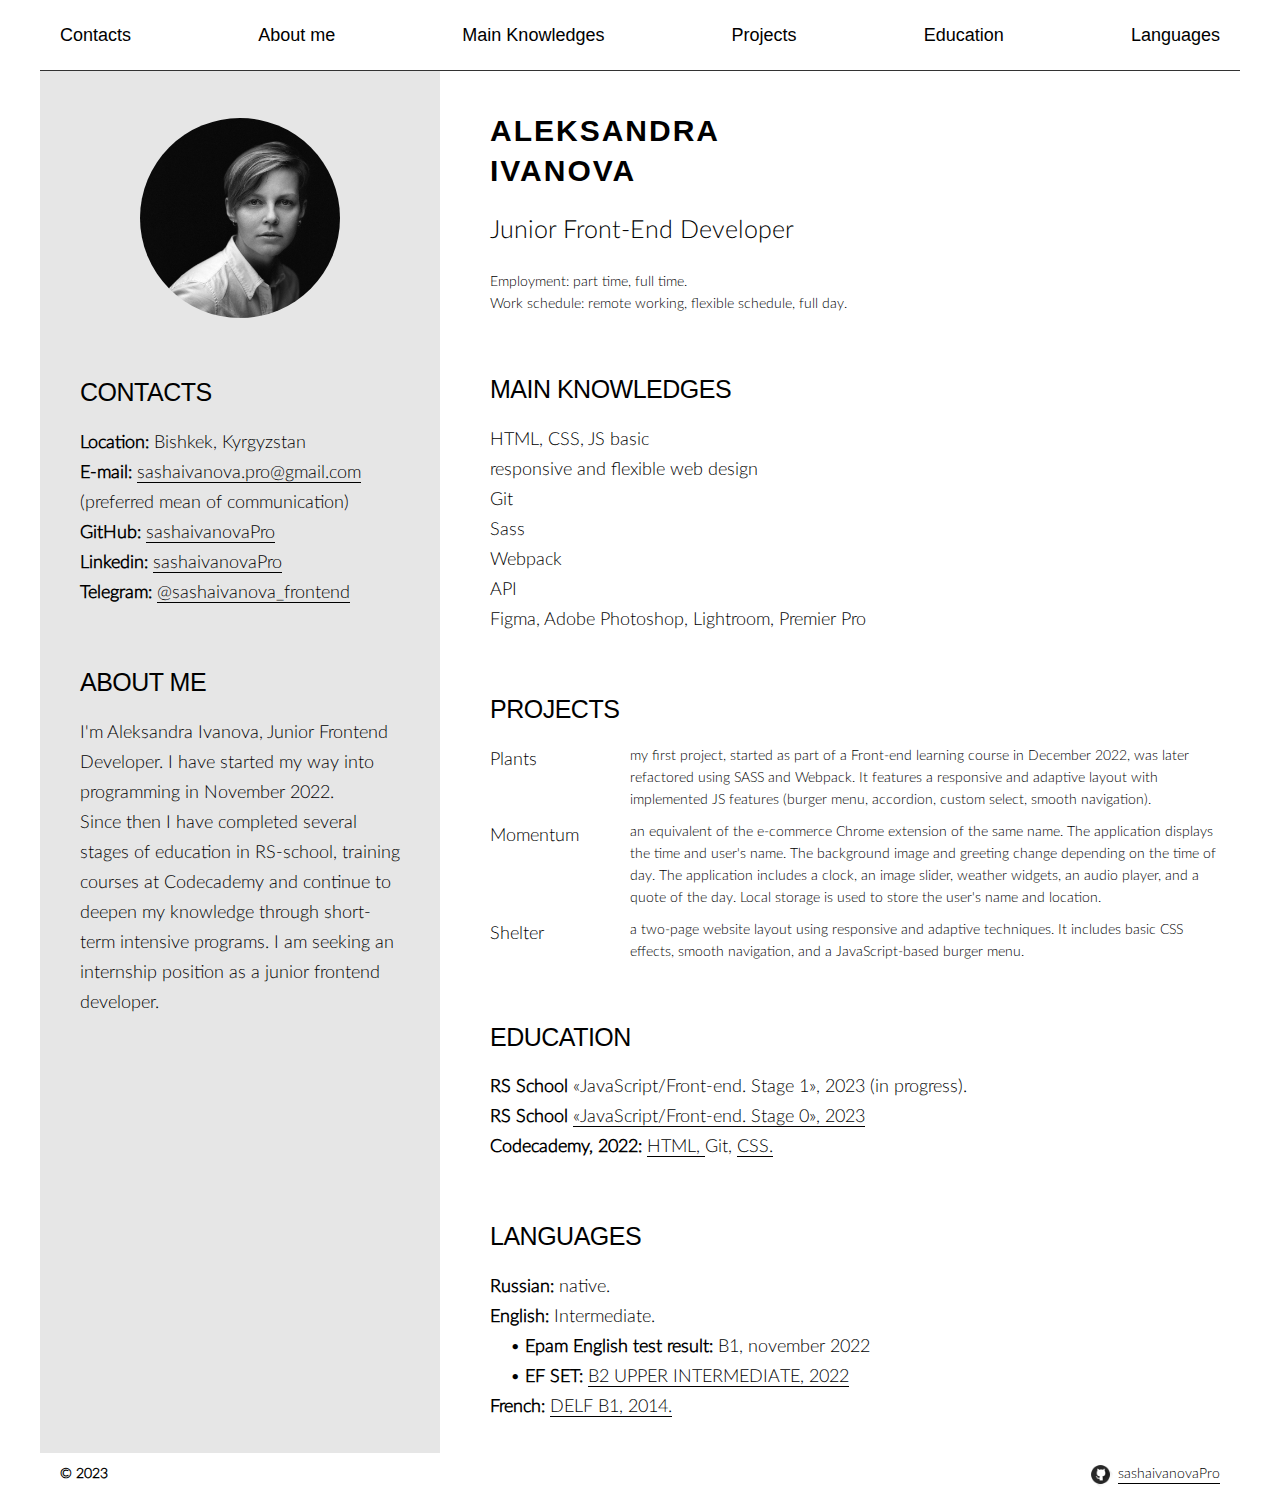
==== commit 511d4889: "fix: orphography correction-delete symbols" ====
--- a/index.html
+++ b/index.html
@@ -108,16 +108,16 @@
             <div class="skills section" id="skills">
               <h2 class="skills__title additional__title">Main Knowledges</h2>
               <ul class="skills__list">
-                <li class="skills__list--item">HTML, CSS, JS basic;</li>
+                <li class="skills__list--item">HTML, CSS, JS basic</li>
                 <li class="skills__list--item">
-                  responsive and flexible web design;
-                </li>
-                <li class="skills__list--item">Git;</li>
-                <li class="skills__list--item">Sass;</li>
-                <li class="skills__list--item">Webpack;</li>
-                <li class="skills__list--item">API;</li>
+                  responsive and flexible web design
+                </li>
+                <li class="skills__list--item">Git</li>
+                <li class="skills__list--item">Sass</li>
+                <li class="skills__list--item">Webpack</li>
+                <li class="skills__list--item">API</li>
                 <li class="skills__list--item">
-                  Figma, Adobe Photoshop, Lightroom, Premier Pro;
+                  Figma, Adobe Photoshop, Lightroom, Premier Pro
                 </li>
               </ul>
             </div>
